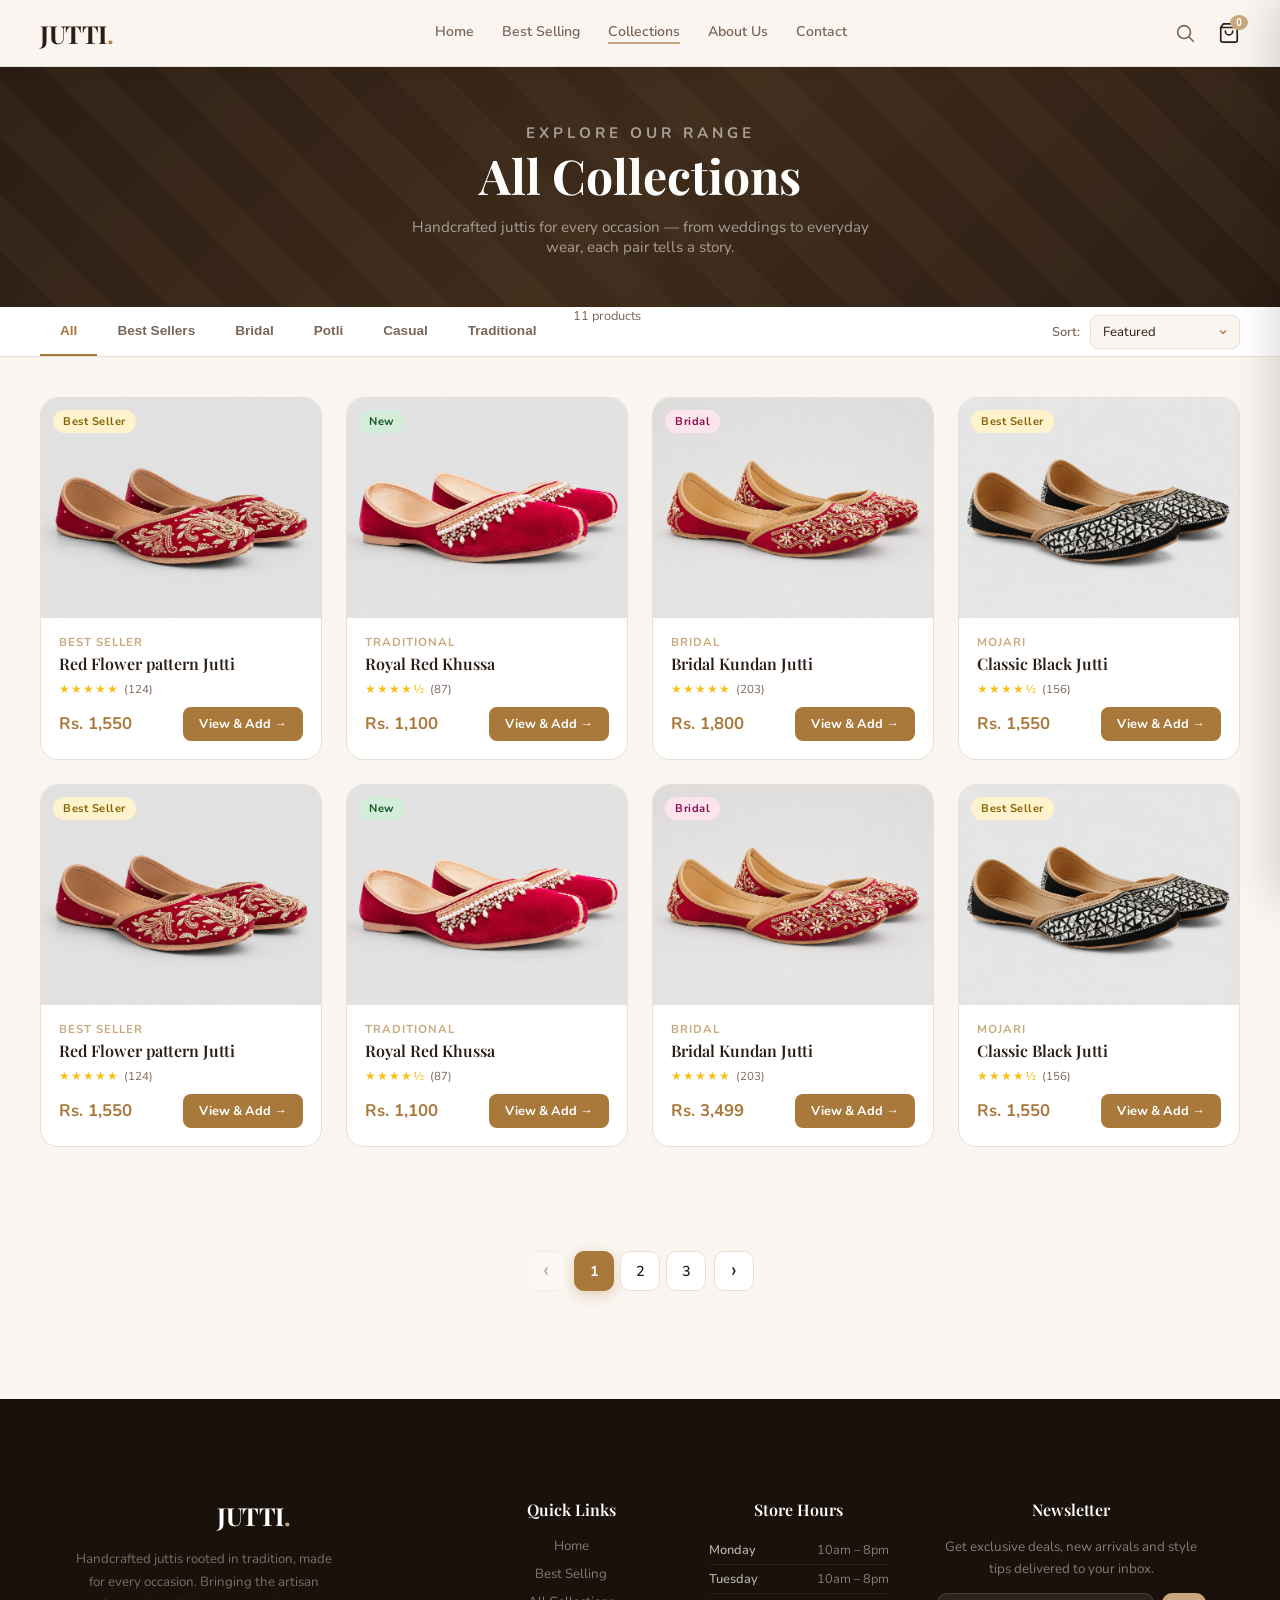
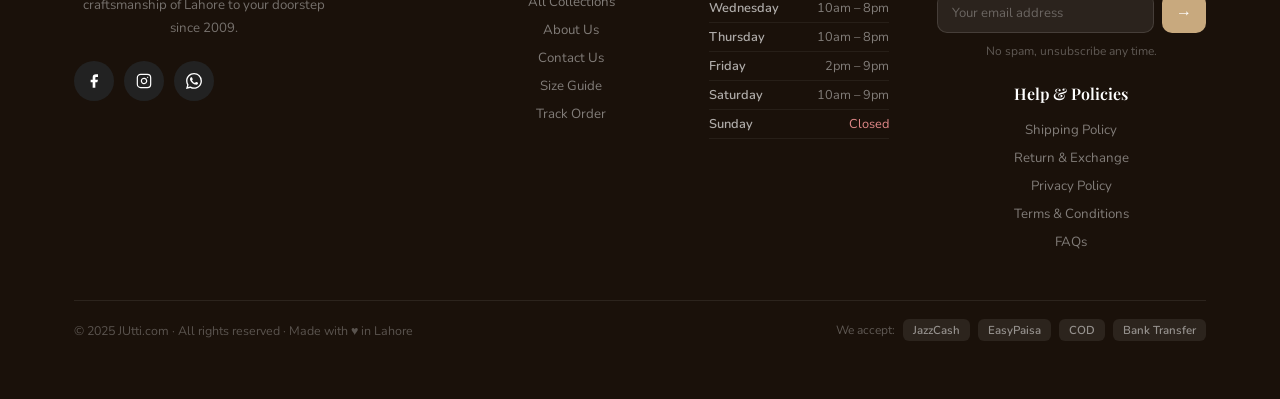
==== collection.html @ 1f2a41eb "first commit" ====
<!DOCTYPE html>
<html lang="en">
<head>
  <meta charset="UTF-8">
  <meta name="viewport" content="width=device-width, initial-scale=1.0">
  <title>All Collections – JUtti.com</title>
  <link href="https://fonts.googleapis.com/css2?family=Playfair+Display:ital,wght@0,400;0,500;0,700;1,400&family=Nunito:wght@300;400;500;600;700&display=swap" rel="stylesheet">
  <link rel="stylesheet" href="css/collection.css">
</head>
<body>

<!-- ════════════════════════════════════
     SEARCH OVERLAY
════════════════════════════════════ -->
<div class="search-overlay" id="search-overlay">
  <button class="search-close-btn" onclick="closeSearch()">✕</button>
  <div class="search-box">
    <div class="search-input-wrap">
      <input type="text" id="search-input" placeholder="Search for juttis, styles, occasions…" autocomplete="off" onkeydown="if(event.key==='Enter') doSearch()">
      <button class="search-submit" onclick="doSearch()">Search</button>
    </div>
    <div class="search-results-label" id="search-results-label">Try: embroidered, wedding, mojari, punjabi…</div>
    <div class="search-tags" id="search-tags">
      <span class="search-tag" onclick="fillSearch('Embroidered')">Embroidered</span>
      <span class="search-tag" onclick="fillSearch('Wedding')">Wedding</span>
      <span class="search-tag" onclick="fillSearch('Mojari')">Mojari</span>
      <span class="search-tag" onclick="fillSearch('Punjabi')">Punjabi Style</span>
      <span class="search-tag" onclick="fillSearch('Golden')">Golden</span>
      <span class="search-tag" onclick="fillSearch('Casual')">Casual</span>
    </div>
    <div class="search-results-list" id="search-results-list"></div>
  </div>
</div>

<!-- ════════════════════════════════════
     NAVBAR
════════════════════════════════════ -->
<header class="navbar" id="navbar">
  <a class="logo-text" href="index.html">JUTTI<span>.</span></a>
  <nav class="nav-links">
    <a href="index.html">Home</a>
    <a href="index.html#best-selling">Best Selling</a>
    <a href="collection.html" class="active">Collections</a>
    <a href="index.html#about">About Us</a>
    <a href="index.html#contact">Contact</a>
  </nav>
  <div class="nav-right">
    <button class="icon-btn search-icon-btn" onclick="openSearch()" title="Search">
      <svg fill="none" stroke="currentColor" stroke-width="1.8" viewBox="0 0 24 24"
        stroke-linecap="round" stroke-linejoin="round" width="22" height="22">
        <circle cx="11" cy="11" r="7"/><line x1="21" y1="21" x2="16.65" y2="16.65"/>
      </svg>
    </button>
    <button class="cart-btn" onclick="toggleCart()" title="Cart">
      <svg fill="none" stroke="currentColor" stroke-width="1.8" viewBox="0 0 24 24" stroke-linecap="round" stroke-linejoin="round">
        <path d="M6 2 3 6v14a2 2 0 0 0 2 2h14a2 2 0 0 0 2-2V6l-3-4z"/>
        <line x1="3" y1="6" x2="21" y2="6"/>
        <path d="M16 10a4 4 0 0 1-8 0"/>
      </svg>
      <span class="cart-badge" id="cart-badge">0</span>
    </button>
    <div class="menu-toggle" id="menu-toggle">
      <span></span><span></span><span></span>
    </div>
  </div>
</header>

<!-- ════════════════════════════════════
     PAGE HERO
════════════════════════════════════ -->
<div class="page-hero">
  <p class="page-hero-eyebrow">Explore Our Range</p>
  <h1>All Collections</h1>
  <p>Handcrafted juttis for every occasion — from weddings to everyday wear, each pair tells a story.</p>
</div>

<!-- ════════════════════════════════════
     FILTER + SORT BAR
════════════════════════════════════ -->
<div class="filter-bar">
  <div class="filter-tabs">
    <button class="ftab active" onclick="filterProducts('all', this)">All</button>
    <button class="ftab" onclick="filterProducts('best-seller', this)">Best Sellers</button>
    <button class="ftab" onclick="filterProducts('bridal', this)">Bridal</button>
    <button class="ftab" onclick="filterProducts('potli', this)">Potli</button>
    <button class="ftab" onclick="filterProducts('casual', this)">Casual</button>
    <button class="ftab" onclick="filterProducts('traditional', this)">Traditional</button>
    <span class="results-count" id="results-count">11 products</span>
  </div>
  <div class="sort-wrap">
    <label for="sort-sel">Sort:</label>
    <select id="sort-sel" onchange="sortProducts(this.value)">
      <option value="default">Featured</option>
      <option value="price-asc">Price: Low to High</option>
      <option value="price-desc">Price: High to Low</option>
      <option value="name">Name A–Z</option>
    </select>
  </div>
</div>

<!-- ════════════════════════════════════
     PRODUCT GRID
     Images defined here in HTML — JS reads data-images from each card template
════════════════════════════════════ -->
<section class="collection-section">
  <div class="product-grid" id="product-grid">

    <!-- ── Product 0 ── -->
    <div class="p-card" data-id="0" data-cat="best-seller" onclick="openModal(0)">
      <div class="card-img-wrap">
        <img
          src="image/s1.png"
          data-images='["image/s1.png","image/s3.png","image/s4.png","image/s2.png"]'
          alt="Red Flower pattern Jutti"
          loading="lazy"
          onerror="this.src='data:image/svg+xml,<svg xmlns=%22http://www.w3.org/2000/svg%22 width=%22400%22 height=%22400%22><rect fill=%22%23f7f2ec%22 width=%22400%22 height=%22400%22/><text x=%2250%25%22 y=%2250%25%22 dominant-baseline=%22middle%22 text-anchor=%22middle%22 font-family=%22serif%22 font-size=%2240%22 fill=%22%23c8a97e%22>👟</text></svg>'">
        <span class="card-tag tag-best">Best Seller</span>
        <div class="quick-view">Quick View</div>
      </div>
      <div class="card-body">
        <p class="card-category">Best Seller</p>
        <p class="card-name">Red Flower pattern Jutti</p>
        <div class="card-rating">
          <span class="stars">★★★★★</span>
          <span class="rating-count">(124)</span>
        </div>
        <div class="card-price-row">
          <span class="card-price">Rs. 1,550</span>
          <button class="card-add-btn" onclick="event.stopPropagation(); openModal(0)">View & Add →</button>
        </div>
      </div>
    </div>

    <!-- ── Product 1 ── -->
    <div class="p-card" data-id="1" data-cat="traditional" onclick="openModal(1)">
      <div class="card-img-wrap">
        <img
          src="image/shoe4.jpeg"
          data-images='["image/shoe1.jpeg","image/shoe3.jpeg","image/shoe2.jpeg","image/shoe4.jpeg"]'
          alt="Royal Red Khussa"
          loading="lazy"
          onerror="this.src='data:image/svg+xml,<svg xmlns=%22http://www.w3.org/2000/svg%22 width=%22400%22 height=%22400%22><rect fill=%22%23f7f2ec%22 width=%22400%22 height=%22400%22/><text x=%2250%25%22 y=%2250%25%22 dominant-baseline=%22middle%22 text-anchor=%22middle%22 font-family=%22serif%22 font-size=%2240%22 fill=%22%23c8a97e%22>👟</text></svg>'">
        <span class="card-tag tag-new">New</span>
        <div class="quick-view">Quick View</div>
      </div>
      <div class="card-body">
        <p class="card-category">Traditional</p>
        <p class="card-name">Royal Red Khussa</p>
        <div class="card-rating">
          <span class="stars">★★★★½</span>
          <span class="rating-count">(87)</span>
        </div>
        <div class="card-price-row">
          <span class="card-price">Rs. 1,100</span>
          <button class="card-add-btn" onclick="event.stopPropagation(); openModal(1)">View & Add →</button>
        </div>
      </div>
    </div>

    <!-- ── Product 2 ── -->
    <div class="p-card" data-id="2" data-cat="bridal" onclick="openModal(2)">
      <div class="card-img-wrap">
        <img
          src="image/s3.jpeg"
          data-images='["image/s1.jpeg","image/s3.jpeg","image/s4.jpeg","image/s2.jpeg"]'
          alt="Bridal Kundan Jutti"
          loading="lazy"
          onerror="this.src='data:image/svg+xml,<svg xmlns=%22http://www.w3.org/2000/svg%22 width=%22400%22 height=%22400%22><rect fill=%22%23f7f2ec%22 width=%22400%22 height=%22400%22/><text x=%2250%25%22 y=%2250%25%22 dominant-baseline=%22middle%22 text-anchor=%22middle%22 font-family=%22serif%22 font-size=%2240%22 fill=%22%23c8a97e%22>👟</text></svg>'">
        <span class="card-tag tag-bridal">Bridal</span>
        <div class="quick-view">Quick View</div>
      </div>
      <div class="card-body">
        <p class="card-category">Bridal</p>
        <p class="card-name">Bridal Kundan Jutti</p>
        <div class="card-rating">
          <span class="stars">★★★★★</span>
          <span class="rating-count">(203)</span>
        </div>
        <div class="card-price-row">
          <span class="card-price">Rs. 1,800</span>
          <button class="card-add-btn" onclick="event.stopPropagation(); openModal(2)">View & Add →</button>
        </div>
      </div>
    </div>

    <!-- ── Product 3 ── -->
    <div class="p-card" data-id="3" data-cat="mojari" onclick="openModal(3)">
      <div class="card-img-wrap">
        <img
          src="image/b2.png"
          data-images='["image/b1.png","image/b3.png","image/b4.png","image/b2.png"]'
          alt="Classic Black Jutti"
          loading="lazy"
          onerror="this.src='data:image/svg+xml,<svg xmlns=%22http://www.w3.org/2000/svg%22 width=%22400%22 height=%22400%22><rect fill=%22%23f7f2ec%22 width=%22400%22 height=%22400%22/><text x=%2250%25%22 y=%2250%25%22 dominant-baseline=%22middle%22 text-anchor=%22middle%22 font-family=%22serif%22 font-size=%2240%22 fill=%22%23c8a97e%22>👢</text></svg>'">
        <span class="card-tag tag-best">Best Seller</span>
        <div class="quick-view">Quick View</div>
      </div>
      <div class="card-body">
        <p class="card-category">Mojari</p>
        <p class="card-name">Classic Black Jutti</p>
        <div class="card-rating">
          <span class="stars">★★★★½</span>
          <span class="rating-count">(156)</span>
        </div>
        <div class="card-price-row">
          <span class="card-price">Rs. 1,550</span>
          <button class="card-add-btn" onclick="event.stopPropagation(); openModal(3)">View & Add →</button>
        </div>
      </div>
    </div>

    <!-- ── Product 4 ── -->
    <div class="p-card" data-id="4" data-cat="casual" onclick="openModal(4)">
      <div class="card-img-wrap">
        <img
          src="image/s3.png"
          data-images='["image/s1.png","image/s3.png","image/s4.png","image/s2.png"]'
          alt="Classic Tan Leather Jutti"
          loading="lazy"
          onerror="this.src='data:image/svg+xml,<svg xmlns=%22http://www.w3.org/2000/svg%22 width=%22400%22 height=%22400%22><rect fill=%22%23f7f2ec%22 width=%22400%22 height=%22400%22/><text x=%2250%25%22 y=%2250%25%22 dominant-baseline=%22middle%22 text-anchor=%22middle%22 font-family=%22serif%22 font-size=%2240%22 fill=%22%23c8a97e%22>👟</text></svg>'">
        <span class="card-tag tag-new">New</span>
        <div class="quick-view">Quick View</div>
      </div>
      <div class="card-body">
        <p class="card-category">Casual</p>
        <p class="card-name">Classic Tan Leather Jutti</p>
        <div class="card-rating">
          <span class="stars">★★★★½</span>
          <span class="rating-count">(72)</span>
        </div>
        <div class="card-price-row">
          <span class="card-price">Rs. 1,899</span>
          <button class="card-add-btn" onclick="event.stopPropagation(); openModal(4)">View & Add →</button>
        </div>
      </div>
    </div>

     <!-- ── Product 0 ── -->
    <div class="p-card" data-id="0" data-cat="best-seller" onclick="openModal(0)">
      <div class="card-img-wrap">
        <img
          src="image/s1.png"
          data-images='["image/s1.png","image/s3.png","image/s4.png","image/s2.png"]'
          alt="Red Flower pattern Jutti"
          loading="lazy"
          onerror="this.src='data:image/svg+xml,<svg xmlns=%22http://www.w3.org/2000/svg%22 width=%22400%22 height=%22400%22><rect fill=%22%23f7f2ec%22 width=%22400%22 height=%22400%22/><text x=%2250%25%22 y=%2250%25%22 dominant-baseline=%22middle%22 text-anchor=%22middle%22 font-family=%22serif%22 font-size=%2240%22 fill=%22%23c8a97e%22>👟</text></svg>'">
        <span class="card-tag tag-best">Best Seller</span>
        <div class="quick-view">Quick View</div>
      </div>
      <div class="card-body">
        <p class="card-category">Best Seller</p>
        <p class="card-name">Red Flower pattern Jutti</p>
        <div class="card-rating">
          <span class="stars">★★★★★</span>
          <span class="rating-count">(124)</span>
        </div>
        <div class="card-price-row">
          <span class="card-price">Rs. 1,550</span>
          <button class="card-add-btn" onclick="event.stopPropagation(); openModal(0)">View & Add →</button>
        </div>
      </div>
    </div>

    <!-- ── Product 1 ── -->
    <div class="p-card" data-id="1" data-cat="traditional" onclick="openModal(1)">
      <div class="card-img-wrap">
        <img
          src="image/shoe4.jpeg"
          data-images='["image/shoe1.jpeg","image/shoe3.jpeg","image/shoe2.jpeg","image/shoe4.jpeg"]'
          alt="Royal Red Khussa"
          loading="lazy"
          onerror="this.src='data:image/svg+xml,<svg xmlns=%22http://www.w3.org/2000/svg%22 width=%22400%22 height=%22400%22><rect fill=%22%23f7f2ec%22 width=%22400%22 height=%22400%22/><text x=%2250%25%22 y=%2250%25%22 dominant-baseline=%22middle%22 text-anchor=%22middle%22 font-family=%22serif%22 font-size=%2240%22 fill=%22%23c8a97e%22>👟</text></svg>'">
        <span class="card-tag tag-new">New</span>
        <div class="quick-view">Quick View</div>
      </div>
      <div class="card-body">
        <p class="card-category">Traditional</p>
        <p class="card-name">Royal Red Khussa</p>
        <div class="card-rating">
          <span class="stars">★★★★½</span>
          <span class="rating-count">(87)</span>
        </div>
        <div class="card-price-row">
          <span class="card-price">Rs. 1,100</span>
          <button class="card-add-btn" onclick="event.stopPropagation(); openModal(1)">View & Add →</button>
        </div>
      </div>
    </div>

    <!-- ── Product 2 ── -->
    <div class="p-card" data-id="2" data-cat="bridal" onclick="openModal(2)">
      <div class="card-img-wrap">
        <img
          src="image/s3.jpeg"
          data-images='["image/s1.jpeg","image/s3.jpeg","image/s4.jpeg","image/s2.jpeg"]'
          alt="Bridal Kundan Jutti"
          loading="lazy"
          onerror="this.src='data:image/svg+xml,<svg xmlns=%22http://www.w3.org/2000/svg%22 width=%22400%22 height=%22400%22><rect fill=%22%23f7f2ec%22 width=%22400%22 height=%22400%22/><text x=%2250%25%22 y=%2250%25%22 dominant-baseline=%22middle%22 text-anchor=%22middle%22 font-family=%22serif%22 font-size=%2240%22 fill=%22%23c8a97e%22>👟</text></svg>'">
        <span class="card-tag tag-bridal">Bridal</span>
        <div class="quick-view">Quick View</div>
      </div>
      <div class="card-body">
        <p class="card-category">Bridal</p>
        <p class="card-name">Bridal Kundan Jutti</p>
        <div class="card-rating">
          <span class="stars">★★★★★</span>
          <span class="rating-count">(203)</span>
        </div>
        <div class="card-price-row">
          <span class="card-price">Rs. 3,499</span>
          <button class="card-add-btn" onclick="event.stopPropagation(); openModal(2)">View & Add →</button>
        </div>
      </div>
    </div>

    <!-- ── Product 3 ── -->
    <div class="p-card" data-id="3" data-cat="mojari" onclick="openModal(3)">
      <div class="card-img-wrap">
        <img
          src="image/b2.png"
          data-images='["image/b1.png","image/b3.png","image/b4.png","image/b2.png"]'
          alt="Classic Black Jutti"
          loading="lazy"
          onerror="this.src='data:image/svg+xml,<svg xmlns=%22http://www.w3.org/2000/svg%22 width=%22400%22 height=%22400%22><rect fill=%22%23f7f2ec%22 width=%22400%22 height=%22400%22/><text x=%2250%25%22 y=%2250%25%22 dominant-baseline=%22middle%22 text-anchor=%22middle%22 font-family=%22serif%22 font-size=%2240%22 fill=%22%23c8a97e%22>👢</text></svg>'">
        <span class="card-tag tag-best">Best Seller</span>
        <div class="quick-view">Quick View</div>
      </div>
      <div class="card-body">
        <p class="card-category">Mojari</p>
        <p class="card-name">Classic Black Jutti</p>
        <div class="card-rating">
          <span class="stars">★★★★½</span>
          <span class="rating-count">(156)</span>
        </div>
        <div class="card-price-row">
          <span class="card-price">Rs. 1,550</span>
          <button class="card-add-btn" onclick="event.stopPropagation(); openModal(3)">View & Add →</button>
        </div>
      </div>
    </div>

    <!-- ── Product 4 ── -->
    <div class="p-card" data-id="4" data-cat="casual" onclick="openModal(4)">
      <div class="card-img-wrap">
        <img
          src="image/s3.png"
          data-images='["image/s1.png","image/s3.png","image/s4.png","image/s2.png"]'
          alt="Classic Tan Leather Jutti"
          loading="lazy"
          onerror="this.src='data:image/svg+xml,<svg xmlns=%22http://www.w3.org/2000/svg%22 width=%22400%22 height=%22400%22><rect fill=%22%23f7f2ec%22 width=%22400%22 height=%22400%22/><text x=%2250%25%22 y=%2250%25%22 dominant-baseline=%22middle%22 text-anchor=%22middle%22 font-family=%22serif%22 font-size=%2240%22 fill=%22%23c8a97e%22>👟</text></svg>'">
        <span class="card-tag tag-new">New</span>
        <div class="quick-view">Quick View</div>
      </div>
      <div class="card-body">
        <p class="card-category">Casual</p>
        <p class="card-name">Classic Tan Leather Jutti</p>
        <div class="card-rating">
          <span class="stars">★★★★½</span>
          <span class="rating-count">(72)</span>
        </div>
        <div class="card-price-row">
          <span class="card-price">Rs. 1,899</span>
          <button class="card-add-btn" onclick="event.stopPropagation(); openModal(4)">View & Add →</button>
        </div>
      </div>
    </div>


    <!-- ── Product 8 · Potli ── -->
    <div class="p-card" data-id="8" data-cat="potli" onclick="openModal(8)">
      <div class="card-img-wrap">
        <img
          src="image/rbg.jpg"
          data-images='["image/rbg.jpg","image/rbg.jpg"]'
          alt="Embroidered Bridal Potli"
          loading="lazy"
          onerror="this.src='data:image/svg+xml,<svg xmlns=%22http://www.w3.org/2000/svg%22 width=%22400%22 height=%22400%22><rect fill=%22%23f7f2ec%22 width=%22400%22 height=%22400%22/><text x=%2250%25%22 y=%2250%25%22 dominant-baseline=%22middle%22 text-anchor=%22middle%22 font-family=%22serif%22 font-size=%2240%22 fill=%22%23c8a97e%22>👜</text></svg>'">
        <span class="card-tag tag-new">New</span>
        <div class="quick-view">Quick View</div>
      </div>
      <div class="card-body">
        <p class="card-category">Potli</p>
        <p class="card-name">Embroidered Bridal Potli</p>
        <div class="card-rating">
          <span class="stars">★★★★★</span>
          <span class="rating-count">(94)</span>
        </div>
        <div class="card-price-row">
          <span class="card-price">Rs. 1,799</span>
          <button class="card-add-btn" onclick="event.stopPropagation(); openModal(8)">View & Add →</button>
        </div>
      </div>
    </div>

    <!-- ── Product 9 · Potli ── -->
    <div class="p-card" data-id="9" data-cat="potli" onclick="openModal(9)">
      <div class="card-img-wrap">
        <img
          src="image/wbg1.jpg"
          data-images='["image/wbg1.jpg","image/wbg2.jpg"]'
          alt="Zari Gold Potli Clutch"
          loading="lazy"
          onerror="this.src='data:image/svg+xml,<svg xmlns=%22http://www.w3.org/2000/svg%22 width=%22400%22 height=%22400%22><rect fill=%22%23f7f2ec%22 width=%22400%22 height=%22400%22/><text x=%2250%25%22 y=%2250%25%22 dominant-baseline=%22middle%22 text-anchor=%22middle%22 font-family=%22serif%22 font-size=%2240%22 fill=%22%23c8a97e%22>👜</text></svg>'">
        <span class="card-tag tag-best">Best Seller</span>
        <div class="quick-view">Quick View</div>
      </div>
      <div class="card-body">
        <p class="card-category">Potli</p>
        <p class="card-name">Zari Gold Potli Clutch</p>
        <div class="card-rating">
          <span class="stars">★★★★★</span>
          <span class="rating-count">(138)</span>
        </div>
        <div class="card-price-row">
          <span class="card-price">Rs. 2,299</span>
          <button class="card-add-btn" onclick="event.stopPropagation(); openModal(9)">View & Add →</button>
        </div>
      </div>
    </div>
    <div class="p-card" data-id="9" data-cat="potli" onclick="openModal(9)">
      <div class="card-img-wrap">
        <img
          src="image/rbg1.jpg"
          data-images='["image/rbg1.jpg","image/rbg2.jpg"]'
          alt="Red Potli Clutch"
          loading="lazy"
          onerror="this.src='data:image/svg+xml,<svg xmlns=%22http://www.w3.org/2000/svg%22 width=%22400%22 height=%22400%22><rect fill=%22%23f7f2ec%22 width=%22400%22 height=%22400%22/><text x=%2250%25%22 y=%2250%25%22 dominant-baseline=%22middle%22 text-anchor=%22middle%22 font-family=%22serif%22 font-size=%2240%22 fill=%22%23c8a97e%22>👜</text></svg>'">
        <span class="card-tag tag-best">Best Seller</span>
        <div class="quick-view">Quick View</div>
      </div>
      <div class="card-body">
        <p class="card-category">Potli</p>
        <p class="card-name"> Red Potli Clutch</p>
        <div class="card-rating">
          <span class="stars">★★★★★</span>
          <span class="rating-count">(138)</span>
        </div>
        <div class="card-price-row">
          <span class="card-price">Rs. 2,299</span>
          <button class="card-add-btn" onclick="event.stopPropagation(); openModal(9)">View & Add →</button>
        </div>
      </div>
    </div>

    

    <!-- ── Product 5 ── -->
    <div class="p-card" data-id="5" data-cat="traditional" onclick="openModal(5)">
      <div class="card-img-wrap">
        <img
          src="image/p5-front.jpg"
          data-images='["image/p5-front.jpg","image/p5-side.jpg","image/p5-back.jpg","image/p5-detail.jpg"]'
          alt="Mirror Work Khussa"
          loading="lazy"
          onerror="this.src='data:image/svg+xml,<svg xmlns=%22http://www.w3.org/2000/svg%22 width=%22400%22 height=%22400%22><rect fill=%22%23f7f2ec%22 width=%22400%22 height=%22400%22/><text x=%2250%25%22 y=%2250%25%22 dominant-baseline=%22middle%22 text-anchor=%22middle%22 font-family=%22serif%22 font-size=%2240%22 fill=%22%23c8a97e%22>👟</text></svg>'">
        <span class="card-tag tag-best">Best Seller</span>
        <div class="quick-view">Quick View</div>
      </div>
      <div class="card-body">
        <p class="card-category">Traditional</p>
        <p class="card-name">Mirror Work Khussa</p>
        <div class="card-rating">
          <span class="stars">★★★★★</span>
          <span class="rating-count">(99)</span>
        </div>
        <div class="card-price-row">
          <span class="card-price">Rs. 2,599</span>
          <button class="card-add-btn" onclick="event.stopPropagation(); openModal(5)">View & Add →</button>
        </div>
      </div>
    </div>

    <!-- ── Product 6 ── -->
    <div class="p-card" data-id="6" data-cat="bridal" onclick="openModal(6)">
      <div class="card-img-wrap">
        <img
          src="image/p6-front.jpg"
          data-images='["image/p6-front.jpg","image/p6-side.jpg","image/p6-back.jpg","image/p6-detail.jpg"]'
          alt="Velvet Zari Jutti"
          loading="lazy"
          onerror="this.src='data:image/svg+xml,<svg xmlns=%22http://www.w3.org/2000/svg%22 width=%22400%22 height=%22400%22><rect fill=%22%23f7f2ec%22 width=%22400%22 height=%22400%22/><text x=%2250%25%22 y=%2250%25%22 dominant-baseline=%22middle%22 text-anchor=%22middle%22 font-family=%22serif%22 font-size=%2240%22 fill=%22%23c8a97e%22>👟</text></svg>'">
        <span class="card-tag tag-bridal">Bridal</span>
        <div class="quick-view">Quick View</div>
      </div>
      <div class="card-body">
        <p class="card-category">Bridal</p>
        <p class="card-name">Velvet Zari Jutti</p>
        <div class="card-rating">
          <span class="stars">★★★★★</span>
          <span class="rating-count">(145)</span>
        </div>
        <div class="card-price-row">
          <span class="card-price">Rs. 2,999</span>
          <button class="card-add-btn" onclick="event.stopPropagation(); openModal(6)">View & Add →</button>
        </div>
      </div>
    </div>

    <!-- ── Product 7 ── -->
    <div class="p-card" data-id="7" data-cat="mojari" onclick="openModal(7)">
      <div class="card-img-wrap">
        <img
          src="image/p7-front.jpg"
          data-images='["image/p7-front.jpg","image/p7-side.jpg","image/p7-back.jpg","image/p7-detail.jpg"]'
          alt="Heritage Mojari Pair"
          loading="lazy"
          onerror="this.src='data:image/svg+xml,<svg xmlns=%22http://www.w3.org/2000/svg%22 width=%22400%22 height=%22400%22><rect fill=%22%23f7f2ec%22 width=%22400%22 height=%22400%22/><text x=%2250%25%22 y=%2250%25%22 dominant-baseline=%22middle%22 text-anchor=%22middle%22 font-family=%22serif%22 font-size=%2240%22 fill=%22%23c8a97e%22>👟</text></svg>'">
        <span class="card-tag tag-best">Best Seller</span>
        <div class="quick-view">Quick View</div>
      </div>
      <div class="card-body">
        <p class="card-category">Mojari</p>
        <p class="card-name">Heritage Mojari Pair</p>
        <div class="card-rating">
          <span class="stars">★★★★½</span>
          <span class="rating-count">(118)</span>
        </div>
        <div class="card-price-row">
          <span class="card-price">Rs. 3,199</span>
          <button class="card-add-btn" onclick="event.stopPropagation(); openModal(7)">View & Add →</button>
        </div>
      </div>
    </div>

  </div><!-- /product-grid -->
</section>



<!-- ════════════════════════════════════
     PRODUCT DETAIL MODAL
════════════════════════════════════ -->
<div class="modal-backdrop" id="modal-backdrop" onclick="handleBackdropClick(event)">
  <div class="modal" id="modal">
    <button class="modal-close" onclick="closeModal()">✕</button>

    <!-- Top: gallery + info -->
    <div class="modal-top">

      <!-- Gallery -->
      <div class="modal-gallery">
        <div class="gallery-thumbs" id="gallery-thumbs"></div>
        <div class="gallery-main">
          <img id="gallery-main-img" src="" alt="Product">
          <button class="gallery-arrow prev">‹</button>
          <button class="gallery-arrow next">›</button>
          <div class="gallery-dots" id="gallery-dots"></div>
        </div>
      </div>

      <!-- Info -->
      <div class="modal-info" id="modal-info">
        <p class="modal-category-tag" id="m-cat"></p>
        <h2 class="modal-name" id="m-name"></h2>
        <div class="modal-rating">
          <span class="stars" id="m-stars"></span>
          <span class="rating-count" id="m-rating"></span>
          <span class="sold" id="m-sold"></span>
        </div>
        <div class="price-row">
          <span class="modal-price" id="m-price"></span>
          <span class="modal-price-old" id="m-price-old"></span>
          <span class="modal-discount" id="m-discount"></span>
        </div>
        <p class="modal-desc" id="m-desc"></p>

        <p class="section-label" id="size-label-el">Select Size (EU)</p>
        <div class="sizes-grid" id="m-sizes"></div>

        <div class="modal-actions">
          <button class="btn-add-cart" id="m-add-btn" onclick="modalAddToCart()" disabled>
            <svg width="18" height="18" fill="none" stroke="currentColor" stroke-width="2" viewBox="0 0 24 24" stroke-linecap="round" stroke-linejoin="round">
              <path d="M6 2 3 6v14a2 2 0 0 0 2 2h14a2 2 0 0 0 2-2V6l-3-4z"/>
              <line x1="3" y1="6" x2="21" y2="6"/>
              <path d="M16 10a4 4 0 0 1-8 0"/>
            </svg>
            Add to Cart
          </button>
          <button class="btn-checkout" onclick="modalCheckout()">
            Buy Now
          </button>
        </div>

        <div class="modal-perks">
          <div class="perk">
            <svg fill="none" stroke="currentColor" stroke-width="2" viewBox="0 0 24 24" stroke-linecap="round" stroke-linejoin="round"><path d="M5 12h14M12 5l7 7-7 7"/></svg>
            Free delivery on all orders
          </div>
          <div class="perk">
            <svg fill="none" stroke="currentColor" stroke-width="2" viewBox="0 0 24 24" stroke-linecap="round" stroke-linejoin="round"><path d="M12 22s8-4 8-10V5l-8-3-8 3v7c0 6 8 10 8 10z"/></svg>
            100% genuine handcrafted leather
          </div>
          <div class="perk">
            <svg fill="none" stroke="currentColor" stroke-width="2" viewBox="0 0 24 24" stroke-linecap="round" stroke-linejoin="round"><polyline points="23 4 23 10 17 10"/><path d="M20.49 15a9 9 0 1 1-2.12-9.36L23 10"/></svg>
            Easy 7-day returns
          </div>
          <div class="perk">
            <svg fill="none" stroke="currentColor" stroke-width="2" viewBox="0 0 24 24" stroke-linecap="round" stroke-linejoin="round"><rect x="1" y="4" width="22" height="16" rx="2"/><line x1="1" y1="10" x2="23" y2="10"/></svg>
            COD · JazzCash · EasyPaisa
          </div>
        </div>
      </div>
    </div><!-- /modal-top -->

    <!-- Recommendations -->
    <div class="modal-recs">
      <p class="recs-title">You May Also Like</p>
      <div class="recs-strip" id="recs-strip"></div>
    </div>
  </div><!-- /modal -->
</div>

<!-- ════════════════════════════════════
     CART DRAWER
════════════════════════════════════ -->
<div class="cart-backdrop-el" id="cart-backdrop-el" onclick="toggleCart()"></div>
<div class="cart-drawer" id="cart-drawer">
  <div class="cart-drawer-header">
    <h3>Your Cart</h3>
    <button class="cart-close" onclick="toggleCart()">✕</button>
  </div>
  <div class="cart-items-el" id="cart-items-el"></div>
  <div id="cart-footer-el"></div>
</div>

<div id="toast"></div>
<!-- ════════════════════════════════════
     PAGINATION  (above footer)
════════════════════════════════════ -->
<div class="pagination-wrap" id="pagination-wrap">
  <button class="pg-arrow" id="pg-prev" onclick="changePage(-1)" title="Previous page">&#8249;</button>
  <div class="pg-numbers" id="pg-numbers"></div>
  <button class="pg-arrow" id="pg-next" onclick="changePage(1)" title="Next page">&#8250;</button>
</div>
<!-- ════════════════════════════════════
     FOOTER
════════════════════════════════════ -->
<footer class="site-footer">
  <div class="footer-inner">
    <div class="footer-grid">

      <div class="footer-brand">
        <a class="footer-logo" href="index.html">JUTTI<span>.</span></a>
        <p>Handcrafted juttis rooted in tradition, made for every occasion. Bringing the artisan craftsmanship of Lahore to your doorstep since 2009.</p>
        <div class="social-row">
          <a class="social-btn fb" href="#" title="Facebook">
            <svg width="16" height="16" fill="currentColor" viewBox="0 0 24 24"><path d="M18 2h-3a5 5 0 0 0-5 5v3H7v4h3v8h4v-8h3l1-4h-4V7a1 1 0 0 1 1-1h3z"/></svg>
          </a>
          <a class="social-btn insta" href="#" title="Instagram">
            <svg width="16" height="16" fill="none" stroke="currentColor" stroke-width="1.8" viewBox="0 0 24 24" stroke-linecap="round" stroke-linejoin="round">
              <rect x="2" y="2" width="20" height="20" rx="5" ry="5"/>
              <path d="M16 11.37A4 4 0 1 1 12.63 8 4 4 0 0 1 16 11.37z"/>
              <line x1="17.5" y1="6.5" x2="17.51" y2="6.5"/>
            </svg>
          </a>
          <a class="social-btn wa" href="#" title="WhatsApp">
            <svg width="16" height="16" fill="currentColor" viewBox="0 0 24 24"><path d="M17.472 14.382c-.297-.149-1.758-.867-2.03-.967-.273-.099-.471-.148-.67.15-.197.297-.767.966-.94 1.164-.173.199-.347.223-.644.075-.297-.15-1.255-.463-2.39-1.475-.883-.788-1.48-1.761-1.653-2.059-.173-.297-.018-.458.13-.606.134-.133.298-.347.446-.52.149-.174.198-.298.298-.497.099-.198.05-.371-.025-.52-.075-.149-.669-1.612-.916-2.207-.242-.579-.487-.5-.669-.51-.173-.008-.371-.01-.57-.01-.198 0-.52.074-.792.372-.272.297-1.04 1.016-1.04 2.479 0 1.462 1.065 2.875 1.213 3.074.149.198 2.096 3.2 5.077 4.487.709.306 1.262.489 1.694.625.712.227 1.36.195 1.871.118.571-.085 1.758-.719 2.006-1.413.248-.694.248-1.289.173-1.413-.074-.124-.272-.198-.57-.347m-5.421 7.403h-.004a9.87 9.87 0 0 1-5.031-1.378l-.361-.214-3.741.982.998-3.648-.235-.374a9.86 9.86 0 0 1-1.51-5.26c.001-5.45 4.436-9.884 9.888-9.884 2.64 0 5.122 1.03 6.988 2.898a9.825 9.825 0 0 1 2.893 6.994c-.003 5.45-4.437 9.884-9.885 9.884m8.413-18.297A11.815 11.815 0 0 0 12.05 0C5.495 0 .16 5.335.157 11.892c0 2.096.547 4.142 1.588 5.945L.057 24l6.305-1.654a11.882 11.882 0 0 0 5.683 1.448h.005c6.554 0 11.89-5.335 11.893-11.893a11.821 11.821 0 0 0-3.48-8.413z"/></svg>
          </a>
        </div>
      </div>

      <div class="footer-col">
        <h4>Quick Links</h4>
        <ul class="footer-links">
          <li><a href="index.html">Home</a></li>
          <li><a href="index.html#best-selling">Best Selling</a></li>
          <li><a href="collection.html">All Collections</a></li>
          <li><a href="index.html#about">About Us</a></li>
          <li><a href="index.html#contact">Contact Us</a></li>
          <li><a href="#">Size Guide</a></li>
          <li><a href="#">Track Order</a></li>
        </ul>
      </div>

      <div class="footer-col">
        <h4>Store Hours</h4>
        <ul class="footer-hours">
          <li><span class="day">Monday</span><span>10am – 8pm</span></li>
          <li><span class="day">Tuesday</span><span>10am – 8pm</span></li>
          <li><span class="day">Wednesday</span><span>10am – 8pm</span></li>
          <li><span class="day">Thursday</span><span>10am – 8pm</span></li>
          <li><span class="day">Friday</span><span>2pm – 9pm</span></li>
          <li><span class="day">Saturday</span><span>10am – 9pm</span></li>
          <li><span class="day">Sunday</span><span class="closed">Closed</span></li>
        </ul>
      </div>

      <div class="footer-col">
        <h4>Newsletter</h4>
        <p class="footer-newsletter-desc">Get exclusive deals, new arrivals and style tips delivered to your inbox.</p>
        <div class="newsletter-form">
          <input type="email" placeholder="Your email address" id="newsletter-email">
          <button onclick="subscribeNewsletter()">→</button>
        </div>
        <p class="footer-no-spam">No spam, unsubscribe any time.</p>
        <h4 style="margin-top:24px;">Help &amp; Policies</h4>
        <ul class="footer-links">
          <li><a href="#">Shipping Policy</a></li>
          <li><a href="#">Return &amp; Exchange</a></li>
          <li><a href="#">Privacy Policy</a></li>
          <li><a href="#">Terms &amp; Conditions</a></li>
          <li><a href="#">FAQs</a></li>
        </ul>
      </div>

    </div><!-- /footer-grid -->

    <div class="footer-bottom">
      <span>© 2025 JUtti.com · All rights reserved · Made with ♥ in Lahore</span>
      <div class="footer-payments">
        <span class="pay-label">We accept:</span>
        <span class="pay-badge">JazzCash</span>
        <span class="pay-badge">EasyPaisa</span>
        <span class="pay-badge">COD</span>
        <span class="pay-badge">Bank Transfer</span>
      </div>
    </div>

  </div><!-- /footer-inner -->
</footer>

<!-- ════════════════════════════════════
     SCRIPT
════════════════════════════════════ -->
<script src="js/collection.js"></script>
</body>
</html>
---- css/collection.css ----
*, *::before, *::after { box-sizing: border-box; margin: 0; padding: 0; }
    :root {
      --gold:      #c8a97e;
      --gold-dark: #a9793b;
      --gold-deep: #cd9932;
      --cream:     #faf5f0;
      --cream-2:   #f7f2ec;
      --warm:      #fbf3ed;
      --text:      #2b1d14;
      --muted:     #7a6658;
      --border:    #e8e0d4;
      --accent:    #b3864a;
      --dark:      #1e120a;
    }
    html { scroll-behavior: smooth; }
    body {
      font-family: 'Nunito', sans-serif;
      background: var(--cream);
      color: var(--text);
      overflow-x: hidden;
    }

    /* ════════════════════════════════════
       NAVBAR
    ════════════════════════════════════ */
    .navbar {
      position: sticky; top: 0; z-index: 500;
      display: flex; justify-content: space-between; align-items: center;
      padding: 16px 40px;
      background: var(--cream);
      border-bottom: 1px solid var(--border);
      box-shadow: 0 2px 16px rgba(0,0,0,0.06);
    }
    .logo-text {
      font-family: 'Playfair Display', serif;
      font-size: 1.55rem; font-weight: 700;
      color: var(--text); text-decoration: none; letter-spacing: -0.5px;
    }
    .logo-text span { color: var(--accent); }
    .nav-links { display: flex; gap: 28px; }
    .nav-links a {
      text-decoration: none; color: var(--muted);
      font-size: 0.88rem; font-weight: 600;
      transition: color 0.2s; position: relative; padding-bottom: 3px;
    }
    .nav-links a::after {
      content:''; position:absolute; left:0; bottom:0;
      width:0%; height:2px; background:var(--gold); transition:width 0.3s;
    }
    .nav-links a:hover::after, .nav-links a.active::after { width:100%; }
    .nav-links a:hover { color: var(--text); }
    .nav-right { display: flex; align-items: center; gap: 16px; }
    .cart-btn {
      position: relative; cursor: pointer; background: none; border: none; color: var(--text);
      display: flex; align-items: center;
    }
    .cart-btn svg { width: 22px; height: 22px; }
    .cart-badge {
      position: absolute; top: -7px; right: -8px;
      background: var(--gold); color: #fff; font-size: 10px; font-weight: 700;
      padding: 2px 6px; border-radius: 50%; min-width: 18px; text-align: center;
    }
    .menu-toggle { display: none; flex-direction: column; cursor: pointer; gap: 5px; }
    .menu-toggle span { height: 2px; width: 24px; background: var(--text); border-radius: 2px; transition: 0.3s; }

    /* ════════════════════════════════════
       PAGE HEADER
    ════════════════════════════════════ */
    .page-hero {
      background: linear-gradient(135deg, #2b1d14 0%, #3d2a1a 50%, #2b1d14 100%);
      padding: 56px 40px 50px;
      text-align: center; position: relative; overflow: hidden;
    }
    .page-hero::before {
      content:'';
      position: absolute; inset: 0;
      background: repeating-linear-gradient(
        45deg, transparent, transparent 40px,
        rgba(200,169,126,0.04) 40px, rgba(200,169,126,0.04) 80px
      );
    }
    .page-hero-eyebrow {
      font-size: 0.72rem; letter-spacing: 4px; text-transform: uppercase;
      color: var(--gold); margin-bottom: 10px; font-weight: 700;
    }
    .page-hero h1 {
      font-family: 'Playfair Display', serif;
      font-size: clamp(2rem, 5vw, 3rem); font-weight: 700; color: #fff;
      margin-bottom: 10px;
    }
    .page-hero p { color: rgba(255,255,255,0.55); font-size: 0.95rem; max-width: 480px; margin: 0 auto; }

    /* ════════════════════════════════════
       FILTER + SORT BAR
    ════════════════════════════════════ */
    .filter-bar {
      background: #fff; border-bottom: 1px solid var(--border);
      padding: 0 40px;
      display: flex; align-items: center; justify-content: space-between;
     
    }
    .filter-tabs { display: flex; gap: 0; overflow-x: auto; }
    .filter-tabs::-webkit-scrollbar { display: none; }
    .ftab {
      padding: 16px 20px; font-size: 0.85rem; font-weight: 600;
      color: var(--muted); cursor: pointer; border: none; background: none;
      border-bottom: 2.5px solid transparent; white-space: nowrap;
      transition: color 0.2s, border-color 0.2s;
    }
    .ftab:hover { color: var(--text); }
    .ftab.active { color: var(--gold-dark); border-bottom-color: var(--gold-dark); }
    .sort-wrap { display: flex; align-items: center; gap: 10px; flex-shrink: 0; }
    .sort-wrap label { font-size: 0.8rem; color: var(--muted); font-weight: 600; }
    .sort-wrap select {
      border: 1.5px solid var(--border); border-radius: 8px;
      padding: 7px 30px 7px 12px; font-family: 'Nunito', sans-serif;
      font-size: 0.82rem; color: var(--text); background: var(--cream);
      outline: none; cursor: pointer; appearance: none;
      background-image: url("data:image/svg+xml,%3Csvg xmlns='http://www.w3.org/2000/svg' width='12' height='12' viewBox='0 0 24 24' fill='none' stroke='%23a9793b' stroke-width='2.5'%3E%3Cpolyline points='6 9 12 15 18 9'/%3E%3C/svg%3E");
      background-repeat: no-repeat; background-position: right 10px center;
    }
    .results-count { font-size: 0.8rem; color: var(--muted); margin-left: 16px; white-space: nowrap; }

    /* ════════════════════════════════════
       COLLECTION GRID
    ════════════════════════════════════ */
    .collection-section { padding: 40px 40px 80px; max-width: 1400px; margin: 0 auto; }
    .product-grid {
      display: grid;
      grid-template-columns: repeat(auto-fill, minmax(260px, 1fr));
      gap: 24px;
    }

    /* ── Product Card ── */
    .p-card {
      background: #fff; border-radius: 18px;
      border: 1px solid var(--border);
      overflow: hidden; cursor: pointer;
      transition: transform 0.22s, box-shadow 0.22s;
      position: relative;
    }
    body:not(.cart-open) .p-card:hover { transform: translateY(-5px); box-shadow: 0 16px 48px rgba(43,29,20,0.14); }
    .p-card[data-hidden="true"] { display: none; }

    .card-img-wrap {
      position: relative; overflow: hidden;
      width: 100%;
      height: 220px;
      background: var(--cream-2, #f7f2ec);
    }
    .card-img-wrap img {
      position: absolute; inset: 0;
      width: 100%; height: 100%; object-fit: cover; object-position: center;
      transition: transform 0.5s ease;
    }
    body:not(.cart-open) .p-card:hover .card-img-wrap img { transform: scale(1.07); }

    .card-tag {
      position: absolute; top: 12px; left: 12px;
      font-size: 0.7rem; font-weight: 700; letter-spacing: 0.5px;
      padding: 4px 10px; border-radius: 20px;
    }
    .tag-best  { background: #fff3cd; color: #856404; }
    .tag-new   { background: #d4edda; color: #155724; }
    .tag-bridal{ background: #fce4ec; color: #880e4f; }
    .tag-sale  { background: #ffebee; color: #c62828; }

    .quick-view {
      position: absolute; bottom: 12px; left: 50%; transform: translateX(-50%) translateY(6px);
      background: rgba(43,29,20,0.88); color: #fff;
      font-size: 0.75rem; font-weight: 700; letter-spacing: 1px;
      padding: 8px 20px; border-radius: 30px; white-space: nowrap;
      opacity: 0; transition: opacity 0.22s, transform 0.22s;
      pointer-events: none;
    }
    body:not(.cart-open) .p-card:hover .quick-view { opacity: 1; transform: translateX(-50%) translateY(0); }

    .card-body { padding: 16px 18px 18px; }
    .card-category { font-size: 0.72rem; color: var(--gold); font-weight: 700; letter-spacing: 1px; text-transform: uppercase; margin-bottom: 4px; }
    .card-name { font-family: 'Playfair Display', serif; font-size: 1rem; font-weight: 600; margin-bottom: 6px; line-height: 1.3; }
    .card-rating { display: flex; align-items: center; gap: 5px; margin-bottom: 10px; }
    .stars { color: #f4c21b; font-size: 0.75rem; letter-spacing: 1px; }
    .rating-count { font-size: 0.72rem; color: var(--muted); }
    .card-price-row { display: flex; align-items: center; justify-content: space-between; }
    .card-price { font-size: 1.05rem; font-weight: 700; color: var(--gold-dark); }
    .card-price-old { font-size: 0.8rem; color: var(--muted); text-decoration: line-through; }
    .card-add-btn {
      padding: 8px 16px; background: var(--gold-dark); color: #fff; border: none;
      border-radius: 8px; font-family: 'Nunito', sans-serif; font-size: 0.8rem;
      font-weight: 700; cursor: pointer; transition: background 0.2s;
    }
    .card-add-btn:hover { background: var(--gold-deep); }

    /* ════════════════════════════════════
       PRODUCT DETAIL MODAL (Daraz-style)
    ════════════════════════════════════ */
    .modal-backdrop {
      position: fixed; inset: 0; background: rgba(20,10,4,0.72);
      z-index: 2000; display: flex; align-items: center; justify-content: center;
      padding: 20px;
      opacity: 0; pointer-events: none;
      transition: opacity 0.3s;
      backdrop-filter: blur(4px);
    }
    .modal-backdrop.open { opacity: 1; pointer-events: all; }

    .modal {
      background: #fff; border-radius: 24px;
      width: 100%; max-width: 980px;
      max-height: 92vh; overflow-y: auto;
      transform: scale(0.94) translateY(16px);
      transition: transform 0.3s;
      position: relative;
    }
    .modal::-webkit-scrollbar { width: 5px; }
    .modal::-webkit-scrollbar-thumb { background: var(--gold); border-radius: 4px; }
    .modal-backdrop.open .modal { transform: scale(1) translateY(0); }

    .modal-close {
      position: absolute; top: 16px; right: 16px; z-index: 10;
      width: 36px; height: 36px; border-radius: 50%;
      background: rgba(43,29,20,0.08); border: none; cursor: pointer;
      display: flex; align-items: center; justify-content: center;
      font-size: 18px; color: var(--muted);
      transition: background 0.2s, color 0.2s;
    }
    .modal-close:hover { background: var(--text); color: #fff; }

    /* ── Modal top: image + info ── */
    .modal-top {
      display: grid; grid-template-columns: 58% 42%;
      gap: 0; min-height: 480px;
    }

    /* Image gallery side */
    .modal-gallery {
      background: var(--cream-2, #f7f2ec);
      border-radius: 24px 0 0 0;
      padding: 20px; display: flex; gap: 12px;
    }
    .gallery-thumbs {
      display: flex; flex-direction: column; gap: 8px; flex-shrink: 0;
    }
    .g-thumb {
      width: 64px; height: 64px; border-radius: 10px;
      overflow: hidden; cursor: pointer;
      border: 2px solid transparent;
      transition: border-color 0.2s, transform 0.15s;
      background: #fff;
      flex-shrink: 0;
    }
    .g-thumb:hover { transform: scale(1.06); }
    .g-thumb.active { border-color: var(--gold-dark); }
    .g-thumb img { width: 100%; height: 100%; object-fit: contain; background: #fff; }
    .g-thumb-label {
      font-size: 0.6rem; text-align: center; color: var(--muted);
      font-weight: 700; letter-spacing: 0.4px;
      padding-top: 2px; line-height: 1.2;
    }
    .g-thumb-wrap { display: flex; flex-direction: column; align-items: center; gap: 3px; }

    .gallery-main {
      flex: 1; position: relative; border-radius: 14px; overflow: hidden;
      background: #fff;
      display: flex; align-items: center; justify-content: center;
      /* height auto-adjusts via JS-set aspect-ratio */
      min-height: 280px;
    }
    .gallery-main img {
      width: 100%; height: 100%; object-fit: contain;
      transition: opacity 0.25s, transform 0.35s;
    }
    /* landscape images get a wider shorter box */
    .gallery-main.is-landscape {
      aspect-ratio: 4 / 3;
    }
    /* portrait images get a taller narrower box */
    .gallery-main.is-portrait {
      aspect-ratio: 3 / 4;
    }
    /* square fallback */
    .gallery-main.is-square {
      aspect-ratio: 1 / 1;
    }
    .gallery-main img.switching { opacity: 0; transform: scale(0.97); }

    /* Image zoom on modal open */
    .gallery-main {
      cursor: zoom-in;
    }
    .gallery-main.zoomed {
      cursor: zoom-out;
      overflow: visible;
      z-index: 5;
    }
    .gallery-main.zoomed img {
      transform: scale(1.85);
      transform-origin: var(--zoom-x, 50%) var(--zoom-y, 50%);
      transition: transform 0.2s ease;
    }
    .zoom-hint {
      position: absolute; bottom: 40px; right: 10px;
      background: rgba(43,29,20,0.72); color: #fff;
      font-size: 0.65rem; font-weight: 700; letter-spacing: 0.5px;
      padding: 5px 10px; border-radius: 20px;
      opacity: 0; pointer-events: none;
      transition: opacity 0.3s;
    }
    .gallery-main:hover .zoom-hint { opacity: 1; }

    /* Nav arrows on main image */
    .gallery-arrow {
      position: absolute; top: 50%; transform: translateY(-50%);
      width: 32px; height: 32px; border-radius: 50%;
      background: rgba(255,255,255,0.9); border: 1px solid var(--border);
      cursor: pointer; display: flex; align-items: center; justify-content: center;
      font-size: 14px; color: var(--text); transition: 0.2s; z-index: 2;
      box-shadow: 0 2px 8px rgba(0,0,0,0.1);
    }
    .gallery-arrow:hover { background: var(--gold-dark); color: #fff; border-color: var(--gold-dark); }
    .gallery-arrow.prev { left: 10px; }
    .gallery-arrow.next { right: 10px; }

    /* Angle indicator dots */
    .gallery-dots {
      position: absolute; bottom: 10px; left: 50%; transform: translateX(-50%);
      display: flex; gap: 5px;
    }
    .g-dot {
      width: 6px; height: 6px; border-radius: 50%;
      background: rgba(43,29,20,0.2); cursor: pointer; transition: background 0.2s, width 0.2s;
    }
    .g-dot.active { background: var(--gold-dark); width: 18px; border-radius: 3px; }

    /* Info side */
    .modal-info {
      padding: 28px 30px 28px 24px;
      display: flex; flex-direction: column; gap: 0;
      border-left: 1px solid var(--border);
      overflow-y: auto; max-height: 560px;
    }
    .modal-info::-webkit-scrollbar { width: 3px; }
    .modal-info::-webkit-scrollbar-thumb { background: var(--border); }

    .modal-category-tag {
      font-size: 0.7rem; font-weight: 700; letter-spacing: 2px;
      text-transform: uppercase; color: var(--gold);
      margin-bottom: 6px;
    }
    .modal-name {
      font-family: 'Playfair Display', serif;
      font-size: 1.55rem; font-weight: 700; line-height: 1.25;
      margin-bottom: 10px;
    }
    .modal-rating { display: flex; align-items: center; gap: 8px; margin-bottom: 14px; }
    .modal-rating .stars { font-size: 0.9rem; }
    .modal-rating .rating-count { font-size: 0.8rem; color: var(--muted); }
    .modal-rating .sold { font-size: 0.8rem; color: var(--muted); }
    .modal-rating .sold span { color: var(--gold-dark); font-weight: 700; }

    .price-row { display: flex; align-items: baseline; gap: 10px; margin-bottom: 14px; }
    .modal-price { font-size: 1.7rem; font-weight: 800; color: var(--gold-dark); }
    .modal-price-old { font-size: 1rem; color: var(--muted); text-decoration: line-through; }
    .modal-discount { font-size: 0.8rem; background: #ffebee; color: #c62828; padding: 2px 8px; border-radius: 6px; font-weight: 700; }

    .modal-desc {
      font-size: 0.875rem; color: var(--muted); line-height: 1.7;
      margin-bottom: 18px;
      padding-bottom: 18px; border-bottom: 1px solid var(--border);
    }

    .section-label {
      font-size: 0.78rem; font-weight: 700; letter-spacing: 1px;
      text-transform: uppercase; color: var(--text); margin-bottom: 10px;
    }
    .sizes-grid {
      display: flex; flex-wrap: wrap; gap: 8px; margin-bottom: 18px;
      padding-bottom: 18px; border-bottom: 1px solid var(--border);
    }
    .sz-btn {
      width: 46px; height: 46px; border-radius: 10px;
      border: 1.5px solid var(--border);
      background: var(--cream); font-size: 0.85rem; font-weight: 700;
      color: var(--text); cursor: pointer; transition: 0.18s;
      display: flex; align-items: center; justify-content: center;
    }
    .sz-btn:hover:not(.sz-unavail) { border-color: var(--gold); background: #fff; }
    .sz-btn.sz-selected { border-color: var(--gold-dark); background: var(--gold-dark); color: #fff; }
    .sz-btn.sz-unavail { opacity: 0.35; cursor: not-allowed; text-decoration: line-through; }

    .modal-actions { display: flex; gap: 10px; margin-bottom: 18px; }
    .btn-add-cart {
      flex: 1; padding: 14px; background: var(--gold-dark); color: #fff;
      border: none; border-radius: 12px;
      font-family: 'Nunito', sans-serif; font-size: 0.95rem; font-weight: 700;
      cursor: pointer; transition: background 0.2s, transform 0.15s;
      display: flex; align-items: center; justify-content: center; gap: 8px;
    }
    .btn-add-cart:hover { background: var(--gold-deep); transform: translateY(-1px); }
    .btn-add-cart:disabled { opacity: 0.5; cursor: not-allowed; transform: none; }
    .btn-checkout {
      flex: 1; padding: 14px; background: var(--text); color: #fff;
      border: none; border-radius: 12px;
      font-family: 'Nunito', sans-serif; font-size: 0.95rem; font-weight: 700;
      cursor: pointer; transition: background 0.2s;
      display: flex; align-items: center; justify-content: center; gap: 8px;
    }
    .btn-checkout:hover { background: #3d2a1a; }

    .modal-perks {
      display: flex; flex-direction: column; gap: 6px;
    }
    .perk {
      display: flex; align-items: center; gap: 8px;
      font-size: 0.8rem; color: var(--muted);
    }
    .perk svg { width: 15px; height: 15px; flex-shrink: 0; color: var(--gold); }

    /* ── Recommendations strip ── */
    .modal-recs {
      border-top: 1px solid var(--border);
      padding: 24px 28px 28px;
    }
    .recs-title {
      font-family: 'Playfair Display', serif;
      font-size: 1.1rem; font-weight: 600; margin-bottom: 16px;
    }
    .recs-strip {
      display: flex; gap: 14px;
      overflow-x: auto; padding-bottom: 6px;
    }
    .recs-strip::-webkit-scrollbar { height: 4px; }
    .recs-strip::-webkit-scrollbar-track { background: var(--cream); }
    .recs-strip::-webkit-scrollbar-thumb { background: var(--gold); border-radius: 4px; }

    .rec-card {
      flex-shrink: 0; width: 160px; cursor: pointer;
      border-radius: 14px; overflow: hidden;
      border: 1px solid var(--border); background: var(--cream-2, #f7f2ec);
      transition: transform 0.2s, box-shadow 0.2s;
    }
    .rec-card:hover { transform: translateY(-3px); box-shadow: 0 8px 24px rgba(43,29,20,0.12); }
    .rec-card img { width: 100%; aspect-ratio: 1/1; object-fit: cover; display: block; }
    .rec-card-body { padding: 10px 12px; background: #fff; }
    .rec-name { font-size: 0.78rem; font-weight: 600; line-height: 1.3; margin-bottom: 3px; }
    .rec-price { font-size: 0.82rem; font-weight: 700; color: var(--gold-dark); }

    /* ════════════════════════════════════
       CART DRAWER (identical to main site)
    ════════════════════════════════════ */
    .cart-backdrop-el {
      display: none; position: fixed; inset: 0;
      background: rgba(0,0,0,0.35); z-index: 3100;
    }
    .cart-backdrop-el.open { display: block; }
    .cart-drawer {
      position: fixed; top: 0; right: 0;
      width: 380px; max-width: 95vw; height: 100%;
      background: var(--cream); z-index: 3200;
      display: flex; flex-direction: column;
      transform: translateX(100%);
      transition: transform 0.38s cubic-bezier(.4,0,.2,1);
      box-shadow: -8px 0 40px rgba(0,0,0,0.14);
    }
    .cart-drawer.open { transform: translateX(0); }
    .cart-drawer-header {
      display: flex; justify-content: space-between; align-items: center;
      padding: 22px 24px 18px; border-bottom: 1px solid var(--border);
    }
    .cart-drawer-header h3 {
      font-family: 'Playfair Display', serif; font-size: 20px;
      font-weight: 500; color: var(--text);
    }
    .cart-close {
      background: none; border: none; font-size: 18px; color: #888;
      cursor: pointer; padding: 4px 8px; border-radius: 6px; transition: 0.2s;
    }
    .cart-close:hover { background: #f0e8df; color: var(--text); }
    .cart-items-el { flex: 1; overflow-y: auto; padding: 16px 24px; }
    .cart-item-row {
      display: flex; justify-content: space-between; align-items: center;
      padding: 14px 0; border-bottom: 1px solid #ede4d8; gap: 12px;
    }
    .ci-info .ci-name { font-size: 13px; font-weight: 600; margin-bottom: 3px; }
    .ci-info .ci-meta { font-size: 12px; color: var(--accent); }
    .ci-controls-el { display: flex; align-items: center; gap: 6px; }
    .qty-btn-el {
      width: 26px; height: 26px; border: 1.5px solid #d9cdb7;
      background: #fff; border-radius: 6px; font-size: 15px;
      color: var(--text); cursor: pointer; display: flex;
      align-items: center; justify-content: center; transition: 0.15s;
    }
    .qty-btn-el:hover { border-color: var(--gold-dark); color: var(--gold-dark); }
    .qty-num-el { font-size: 13px; font-weight: 600; color: var(--text); min-width: 18px; text-align: center; }
    .ci-remove-btn {
      background: none; border: none; color: #bbb; font-size: 13px;
      cursor: pointer; padding: 4px; border-radius: 4px; transition: 0.15s;
    }
    .ci-remove-btn:hover { color: #c0392b; }
    .cart-empty-el {
      display: flex; flex-direction: column; align-items: center;
      justify-content: center; height: 200px; gap: 14px; color: var(--accent);
    }
    .cart-empty-el p { font-size: 14px; color: #999; }
    .cart-footer-el { padding: 18px 24px 28px; border-top: 1px solid var(--border); }
    .cart-total-el {
      display: flex; justify-content: space-between;
      font-size: 15px; font-weight: 600; color: var(--text); margin-bottom: 16px;
    }
    .checkout-btn-el {
      width: 100%; padding: 14px 0; background: var(--gold-dark); color: #fff;
      border: none; border-radius: 8px; font-size: 13px; font-weight: 700;
      letter-spacing: 1.5px; text-transform: uppercase; cursor: pointer;
      transition: background 0.2s; margin-bottom: 10px; font-family: 'Nunito', sans-serif;
    }
    .checkout-btn-el:hover { background: var(--gold-deep); }
    .continue-btn-el {
      width: 100%; padding: 11px 0; background: transparent; color: #999;
      border: 1.5px solid #d9cdb7; border-radius: 8px; font-size: 12px;
      cursor: pointer; transition: 0.2s; font-family: 'Nunito', sans-serif;
    }
    .continue-btn-el:hover { border-color: var(--gold-dark); color: var(--gold-dark); }

    /* ── Toast ── */
    #toast {
      position: fixed; bottom: 28px; left: 50%; transform: translateX(-50%) translateY(20px);
      background: #2b1d14; color: #f7e8d3; padding: 12px 24px;
      border-radius: 30px; font-size: 13px; font-weight: 500;
      opacity: 0; pointer-events: none;
      transition: opacity 0.3s, transform 0.3s; z-index: 9999; white-space: nowrap;
    }
    #toast.show { opacity: 1; transform: translateX(-50%) translateY(0); }

    /* ════════════════════════════════════
       FOOTER
    ════════════════════════════════════ */
    footer {
      background: var(--dark); color: rgba(255,255,255,0.6);
      padding: 40px; text-align: center; font-size: 0.85rem;
    }
    footer a { color: var(--gold); text-decoration: none; }
    footer a:hover { text-decoration: underline; }

    /* ════════════════════════════════════
       RESPONSIVE
    ════════════════════════════════════ */
    @media (max-width: 900px) {
      .navbar { padding: 14px 20px; }
      .nav-links { display: none; }
      .menu-toggle { display: flex; }
      .filter-bar { padding: 0 16px; }
      .collection-section { padding: 24px 16px 60px; }
      .modal-top { grid-template-columns: 1fr; }
      .modal-gallery { border-radius: 24px 24px 0 0; }
      .modal-info { max-height: none; border-left: none; border-top: 1px solid var(--border); }
      .page-hero { padding: 40px 20px 36px; }
      .sort-wrap label { display: none; }
    }
    @media (max-width: 600px) {
      .modal { border-radius: 18px; }
      .gallery-thumbs { flex-direction: row; }
      .modal-gallery { flex-direction: column; }
      .g-thumb { width: 54px; height: 54px; }
      .product-grid { grid-template-columns: repeat(2, 1fr); gap: 12px; }
      .card-body { padding: 12px 14px 14px; }
    }
    @media (max-width: 380px) {
      .product-grid { grid-template-columns: 1fr; }
    }
/* ════════════════════════════════════
   SEARCH ICON BUTTON (navbar)
════════════════════════════════════ */
.icon-btn {
  background: none; border: none; cursor: pointer;
  color: var(--muted); display: flex; align-items: center;
  padding: 6px; border-radius: 8px;
  transition: color 0.2s, background 0.2s;
}
.icon-btn:hover { color: var(--gold-dark); background: var(--cream); }

/* ════════════════════════════════════
   SEARCH OVERLAY
════════════════════════════════════ */
.search-overlay {
  position: fixed; inset: 0; z-index: 999;
  background: rgba(43,29,20,0.86);
  backdrop-filter: blur(12px);
  display: flex; align-items: flex-start; justify-content: center;
  padding-top: 80px;
  opacity: 0; pointer-events: none;
  transition: opacity 0.3s;
}
.search-overlay.open { opacity: 1; pointer-events: all; }
.search-close-btn {
  position: absolute; top: 28px; right: 36px;
  background: rgba(255,255,255,0.12); border: none;
  color: #fff; font-size: 1.2rem; cursor: pointer;
  width: 40px; height: 40px; border-radius: 50%;
  display: flex; align-items: center; justify-content: center;
  transition: background 0.2s;
}
.search-close-btn:hover { background: rgba(255,255,255,0.25); }
.search-box { width: 100%; max-width: 640px; padding: 0 20px; }
.search-input-wrap {
  display: flex; gap: 10px; align-items: center;
  background: #fff; border-radius: 16px;
  padding: 6px 6px 6px 20px;
  box-shadow: 0 20px 60px rgba(0,0,0,0.3);
}
.search-input-wrap input {
  flex: 1; border: none; background: transparent;
  font-family: 'Nunito', sans-serif;
  font-size: 1rem; color: var(--text);
  outline: none; padding: 8px 0;
}
.search-input-wrap input::placeholder { color: #b0a09a; }
.search-submit {
  background: var(--gold); color: #fff; border: none;
  padding: 10px 22px; border-radius: 12px; cursor: pointer;
  font-family: 'Nunito', sans-serif; font-weight: 700; font-size: 0.9rem;
  transition: background 0.2s; white-space: nowrap;
}
.search-submit:hover { background: var(--gold-dark); }
.search-results-label {
  color: rgba(255,255,255,0.6); font-size: 0.83rem;
  margin-top: 14px; text-align: center;
}
.search-tags {
  display: flex; flex-wrap: wrap; gap: 8px;
  margin-top: 16px; justify-content: center;
}
.search-tag {
  background: rgba(255,255,255,0.12); color: rgba(255,255,255,0.8);
  padding: 6px 16px; border-radius: 20px;
  font-size: 0.8rem; cursor: pointer; transition: background 0.2s;
}
.search-tag:hover { background: rgba(200,169,126,0.5); color: #fff; }
.search-results-list {
  margin-top: 14px; max-height: 340px; overflow-y: auto;
  border-radius: 12px; overflow: hidden;
}
.search-result-item {
  display: flex; justify-content: space-between; align-items: center;
  padding: 13px 18px; cursor: pointer;
  background: rgba(255,255,255,0.07);
  border-bottom: 1px solid rgba(255,255,255,0.07);
  transition: background 0.18s;
}
.search-result-item:last-child { border-bottom: none; }
.search-result-item:hover { background: rgba(200,169,126,0.2); }
.sri-left { display: flex; flex-direction: column; gap: 3px; }
.sri-name { color: #fff; font-weight: 600; font-size: 0.9rem; }
.sri-price { color: var(--gold); font-weight: 700; font-size: 0.88rem; white-space: nowrap; }
.sri-badge {
  font-size: 0.68rem; padding: 2px 8px; border-radius: 10px;
  font-weight: 700; width: fit-content;
}
.sri-badge-index { background: rgba(56,142,60,0.3); color: #81c784; }
.sri-badge-collection { background: rgba(200,169,126,0.25); color: var(--gold); }
.search-redirect-banner {
  padding: 10px 18px; background: rgba(200,169,126,0.15);
  border-bottom: 1px solid rgba(200,169,126,0.2);
  font-size: 0.82rem; color: rgba(255,255,255,0.65);
  text-align: center;
}
.search-redirect-banner a { color: var(--gold); font-weight: 700; text-decoration: none; }
.search-redirect-banner a:hover { text-decoration: underline; }
.search-no-result {
  padding: 24px; text-align: center; color: rgba(255,255,255,0.5);
  font-size: 0.88rem;
}
.search-redirect-link {
  display: inline-block; margin-top: 10px;
  color: var(--gold); font-weight: 700; text-decoration: none; font-size: 0.9rem;
}
.search-redirect-link:hover { text-decoration: underline; }
.coll-search-empty {
  text-align: center; padding: 32px 20px;
  color: rgba(255,255,255,0.55); font-size: 0.9rem;
}
.coll-search-empty svg { display: block; margin: 0 auto 12px; opacity: 0.5; }
.coll-search-empty button {
  margin-top: 12px; background: rgba(200,169,126,0.25);
  border: 1px solid var(--gold); color: var(--gold);
  padding: 7px 18px; border-radius: 20px; cursor: pointer;
  font-family: 'Nunito', sans-serif; font-size: 0.82rem;
  transition: background 0.2s;
}
.coll-search-empty button:hover { background: rgba(200,169,126,0.4); }

/* ════════════════════════════════════
   FULL FOOTER
════════════════════════════════════ */
.site-footer {
  background: #1a110a;
  color: rgba(255,255,255,0.65);
  font-size: 0.88rem;
  margin-top: 60px;
}
.footer-inner { max-width: 1180px; margin: 0 auto; padding: 0 24px; }
.footer-grid {
  display: grid;
  grid-template-columns: 2fr 1fr 1fr 1.5fr;
  gap: 48px;
  padding: 60px 0 40px;
}
.footer-brand p {
  margin-top: 16px; line-height: 1.75;
  color: rgba(255,255,255,0.4); font-size: 0.83rem; max-width: 260px;
}
.footer-logo {
  font-family: 'Playfair Display', serif;
  font-size: 1.55rem; font-weight: 700;
  color: #fff; text-decoration: none; letter-spacing: -0.5px;
}
.footer-logo span { color: var(--gold); }
.social-row { display: flex; gap: 10px; margin-top: 20px; }
.social-btn {
  display: inline-flex;
  align-items: center;
  justify-content: center;
  width: 40px;
  height: 40px;
  border-radius: 50%;
  color: #fff;
  background: #222;
  transition: all 0.4s ease;
}

/* =========================
   🔵 FACEBOOK GLOW EFFECT
========================= */
.social-btn.fb:hover {
  background: #1877f2;

 
}
.social-btn.wa:hover {
  background: #25D366;
}

/* =========================
   🌈 INSTAGRAM GRADIENT FLOW
========================= */
.social-btn.insta {
  position: relative;
  overflow: hidden;
}

.social-btn.insta::before {
  content: "";
  position: absolute;
  inset: 0;
  background: linear-gradient(
    45deg,
    #feda75,
    #fa7e1e,
    #d62976,
    #962fbf,
    #4f5bd5
  );
  background-size: 300% 300%;
  opacity: 0;
  transition: 0.4s;
  z-index: 0;
}

.social-btn.insta:hover::before {
  opacity: 1;
  animation: instaFlow 3s linear infinite;
}

.social-btn.insta svg {
  position: relative;
  z-index: 1;
}
.footer-col h4 {
  font-family: 'Playfair Display', serif;
  font-size: 1rem; font-weight: 600; color: #fff; margin-bottom: 16px;
}
.footer-links { list-style: none; padding: 0; }
.footer-links li { margin-bottom: 9px; }
.footer-links a {
  color: rgba(255,255,255,0.45); text-decoration: none;
  font-size: 0.83rem; transition: color 0.2s;
}
.footer-links a:hover { color: var(--gold); }
.footer-hours { list-style: none; padding: 0; }
.footer-hours li {
  display: flex; justify-content: space-between;
  padding: 5px 0; border-bottom: 1px solid rgba(255,255,255,0.06);
  font-size: 0.8rem; color: rgba(255,255,255,0.45);
}
.footer-hours .day { color: rgba(255,255,255,0.65); font-weight: 600; }
.footer-hours .closed { color: #e08888; }
.newsletter-form { display: flex; gap: 8px; }
.newsletter-form input {
  flex: 1; padding: 10px 14px;
  background: rgba(255,255,255,0.08);
  border: 1px solid rgba(255,255,255,0.12);
  border-radius: 10px; color: #fff;
  font-family: 'Nunito', sans-serif; font-size: 0.82rem; outline: none;
}
.newsletter-form input::placeholder { color: rgba(255,255,255,0.3); }
.newsletter-form button {
  background: var(--gold); color: #fff; border: none;
  padding: 10px 14px; border-radius: 10px; cursor: pointer;
  font-size: 1rem; transition: background 0.2s;
}
.newsletter-form button:hover { background: var(--gold-dark); }
.footer-newsletter-desc {
  font-size: 0.84rem; color: rgba(255,255,255,0.45);
  line-height: 1.7; margin-bottom: 12px;
}
.footer-no-spam { font-size: 0.75rem; color: rgba(255,255,255,0.3); margin-top: 10px; }
.footer-bottom {
  border-top: 1px solid rgba(255,255,255,0.08);
  display: flex; justify-content: space-between; align-items: center;
  padding: 18px 0; font-size: 0.78rem;
  color: rgba(255,255,255,0.28);
  flex-wrap: wrap; gap: 12px;
}
.footer-payments { display: flex; align-items: center; gap: 8px; flex-wrap: wrap; }
.pay-label { font-size: 0.75rem; color: rgba(255,255,255,0.3); }
.pay-badge {
  background: rgba(255,255,255,0.08); color: rgba(255,255,255,0.5);
  padding: 3px 10px; border-radius: 6px; font-size: 0.72rem; font-weight: 600;
}
/* footer responsive */
@media (max-width: 900px) {
  .footer-grid { grid-template-columns: 1fr 1fr; gap: 32px; padding: 40px 0 28px; }
}
@media (max-width: 540px) {
  .footer-grid { grid-template-columns: 1fr; gap: 28px; }
  .footer-bottom { flex-direction: column; text-align: center; }
  .search-close-btn { top: 16px; right: 16px; }
}
/* ════════════════════════════════════
   PAGINATION  (above footer)
════════════════════════════════════ */
.pagination-wrap {
  display: flex;
  align-items: center;
  justify-content: center;
  gap: 8px;
  padding: 24px 40px 48px;
  background: var(--cream);
}

.pg-arrow {
  width: 40px;
  height: 40px;
  border-radius: 10px;
  border: 1.5px solid var(--border);
  background: #fff;
  color: var(--text);
  font-size: 1.4rem;
  line-height: 1;
  cursor: pointer;
  display: flex;
  align-items: center;
  justify-content: center;
  transition: background 0.18s, border-color 0.18s, color 0.18s;
  font-family: 'Nunito', sans-serif;
}
.pg-arrow:hover:not(:disabled) {
  background: var(--gold-dark);
  border-color: var(--gold-dark);
  color: #fff;
}
.pg-arrow:disabled {
  opacity: 0.35;
  cursor: not-allowed;
}

.pg-numbers {
  display: flex;
  align-items: center;
  gap: 6px;
}

.pg-num {
  min-width: 40px;
  height: 40px;
  padding: 0 6px;
  border-radius: 10px;
  border: 1.5px solid var(--border);
  background: #fff;
  color: var(--text);
  font-family: 'Nunito', sans-serif;
  font-size: 0.9rem;
  font-weight: 600;
  cursor: pointer;
  display: flex;
  align-items: center;
  justify-content: center;
  transition: background 0.18s, border-color 0.18s, color 0.18s, transform 0.12s;
}
.pg-num:hover:not(.active) {
  border-color: var(--gold);
  color: var(--gold-dark);
  transform: translateY(-1px);
}
.pg-num.active {
  background: var(--gold-dark);
  border-color: var(--gold-dark);
  color: #fff;
  font-weight: 700;
  box-shadow: 0 4px 14px rgba(169,121,59,0.3);
}

@media (max-width: 600px) {
  .pagination-wrap { padding: 20px 16px 36px; gap: 5px; }
  .pg-arrow, .pg-num { width: 36px; height: 36px; font-size: 0.85rem; }
}
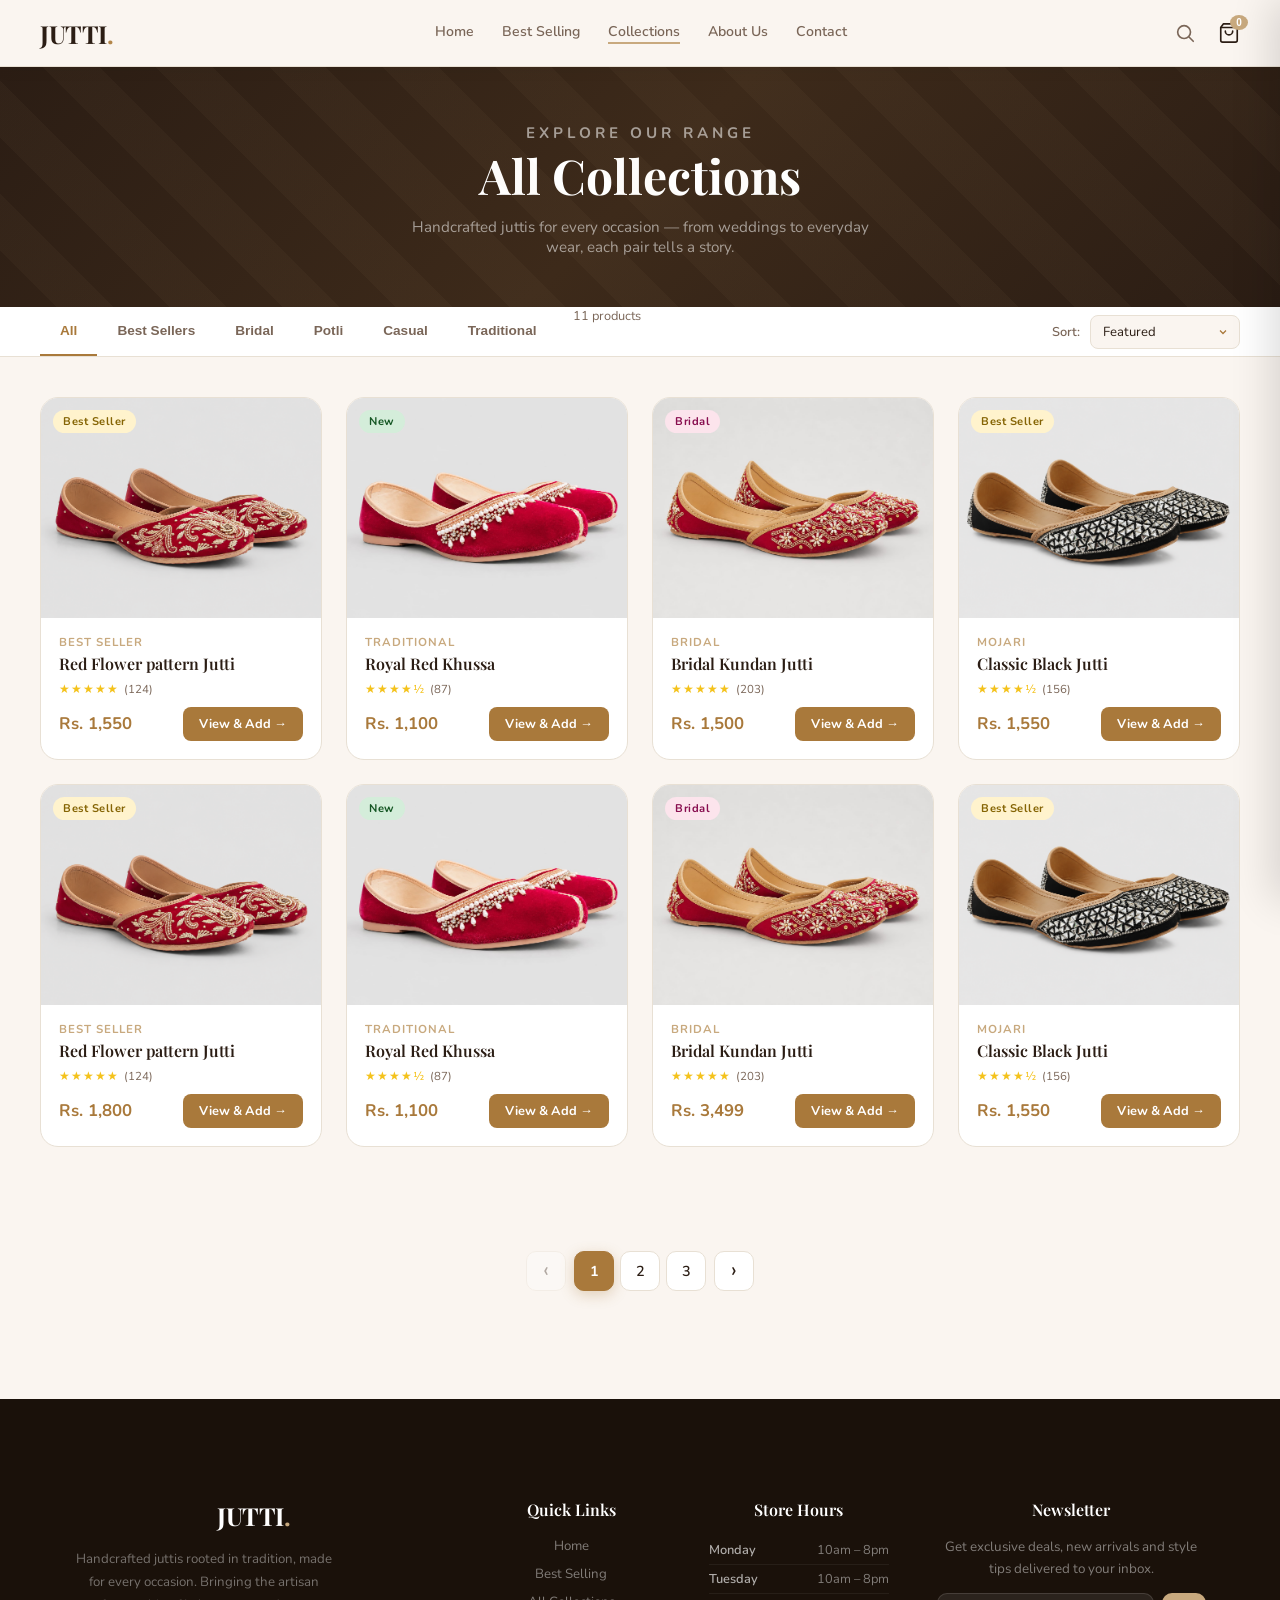
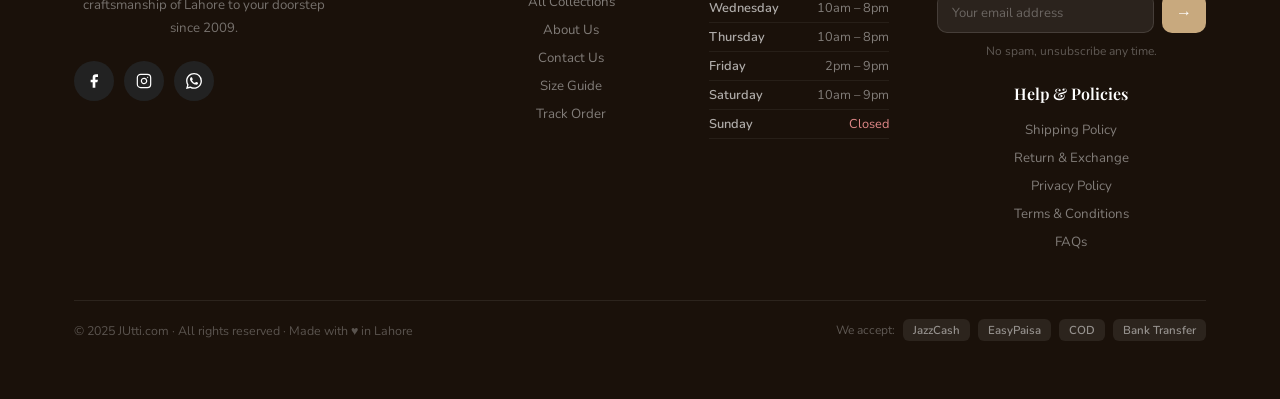
==== commit 03262597: "commit" ====
--- a/collection.html
+++ b/collection.html
@@ -177,7 +177,7 @@
           <span class="rating-count">(203)</span>
         </div>
         <div class="card-price-row">
-          <span class="card-price">Rs. 1,800</span>
+          <span class="card-price">Rs. 1,500</span>
           <button class="card-add-btn" onclick="event.stopPropagation(); openModal(2)">View & Add →</button>
         </div>
       </div>
@@ -255,7 +255,7 @@
           <span class="rating-count">(124)</span>
         </div>
         <div class="card-price-row">
-          <span class="card-price">Rs. 1,550</span>
+          <span class="card-price">Rs. 1,800</span>
           <button class="card-add-btn" onclick="event.stopPropagation(); openModal(0)">View & Add →</button>
         </div>
       </div>
